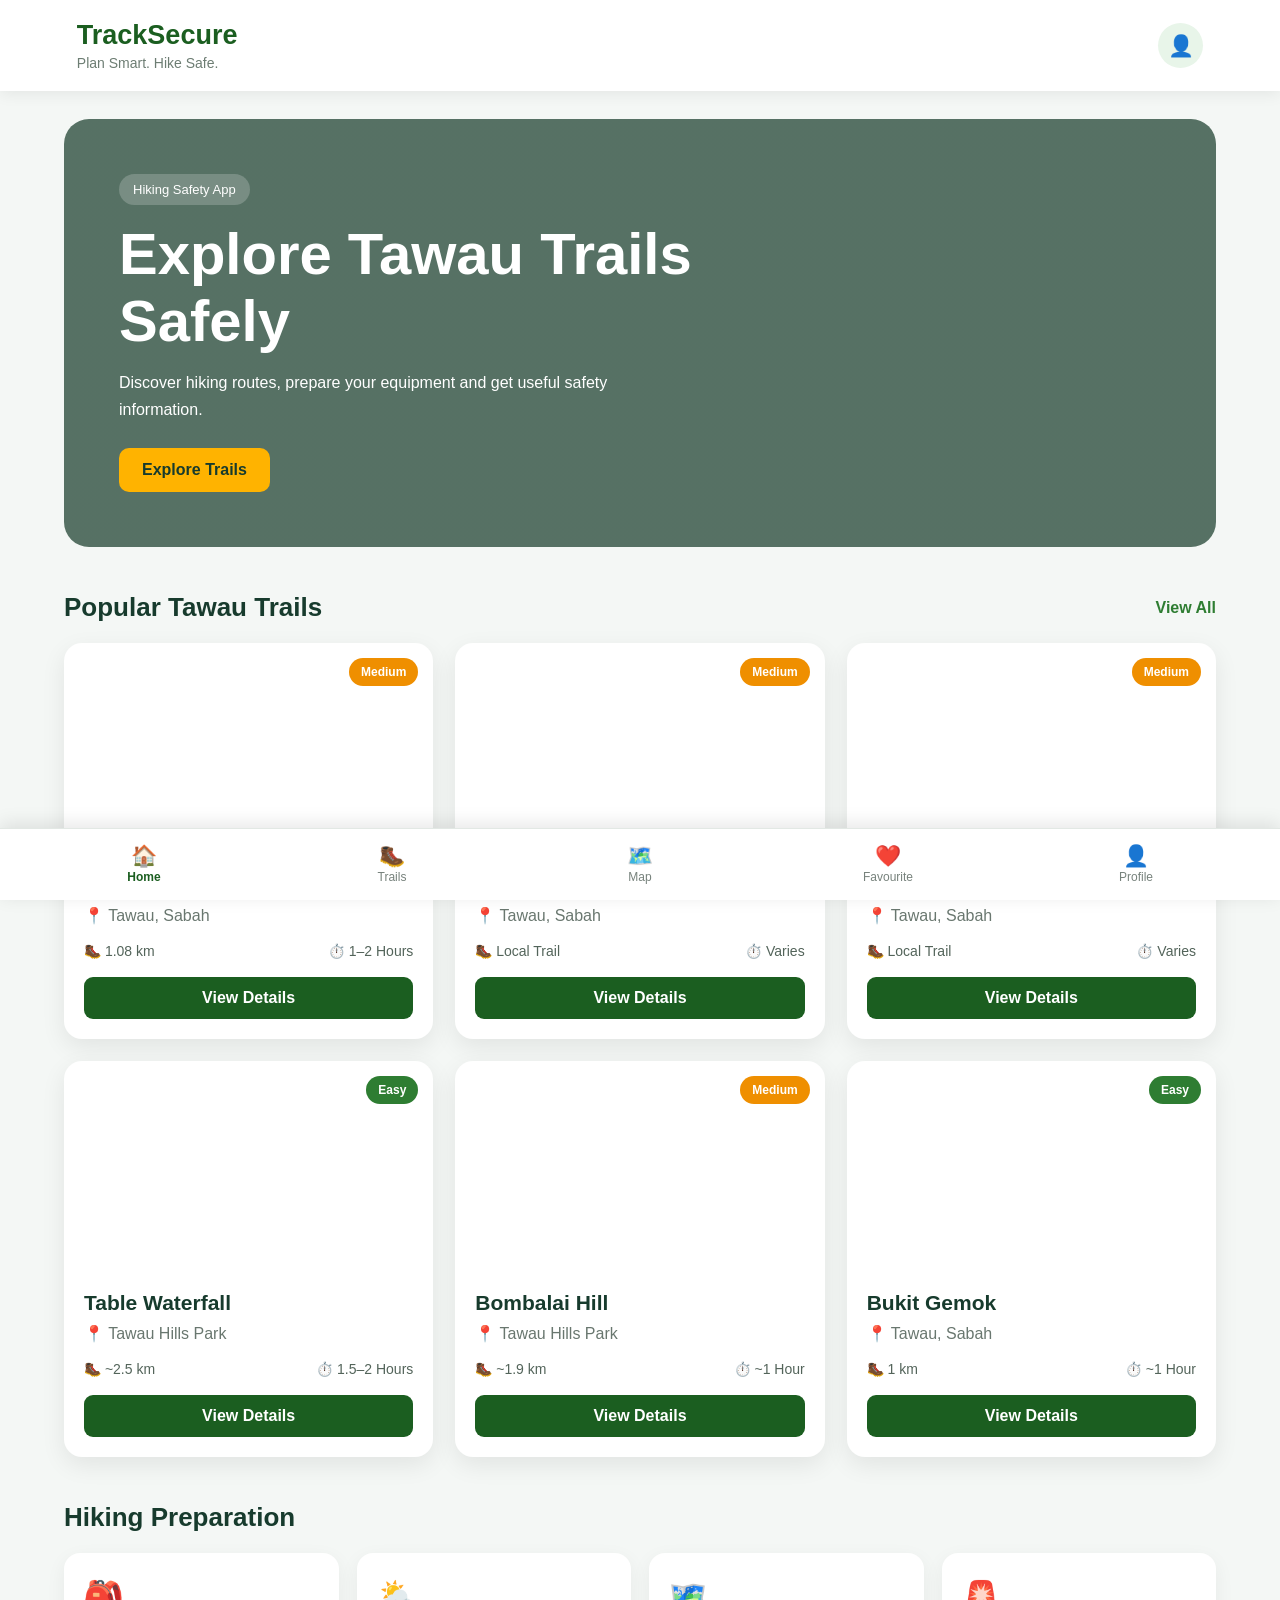
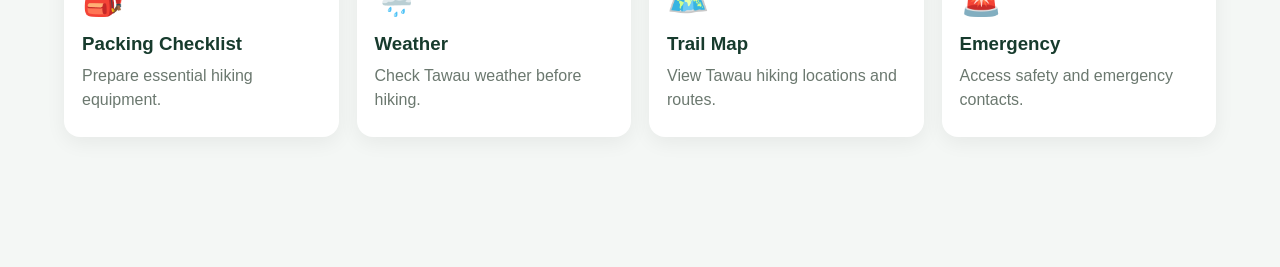
==== index.html @ 896123e4 "Move TrackSecure files to root" ====
<!DOCTYPE html>
<html lang="en">
<head>
    <meta charset="UTF-8">
    <meta name="viewport" content="width=device-width, initial-scale=1.0">
    <title>TrackSecure</title>
    <link rel="stylesheet" href="style.css">
</head>
<body>

<header class="topbar">
    <div>
        <h1>TrackSecure</h1>
        <p>Plan Smart. Hike Safe.</p>
    </div>
    <button class="profile-btn">👤</button>
</header>

<main>
    <section class="hero">
        <div class="hero-content">
            <span class="hero-label">Hiking Safety App</span>
            <h2>Explore Tawau Trails Safely</h2>
            <p>Discover hiking routes, prepare your equipment and get useful safety information.</p>
            <a href="trails.html" class="explore-btn">Explore Trails</a>
        </div>
    </section>

    <section class="section">
        <div class="section-heading">
            <h2>Popular Tawau Trails</h2>
            <button class="view-all-btn">View All</button>
        </div>

        <div class="trail-grid">
            <article class="trail-card">
                <div class="trail-image" style="background-image:url('https://www.mysabah.com/wordpress/wp-content/uploads/2023/12/20231222_27.jpg')">
                    <span class="difficulty medium">Medium</span>
                </div>
                <div class="trail-content">
                    <h3>Bukit Panchang</h3>
                    <p>📍 Tawau, Sabah</p>
                    <div class="trail-info"><span>🥾 1.08 km</span><span>⏱️ 1–2 Hours</span></div>
                    <button class="details-btn" data-trail="bukit-panchang">View Details</button>
                </div>
            </article>

            <article class="trail-card">
                <div class="trail-image" style="background-image:url('https://www.etawau.com/NaturalResources/Forest/MembaluaReserve/MembaluaReserve/Membalua_2014_08P2000.jpg')">
                    <span class="difficulty medium">Medium</span>
                </div>
                <div class="trail-content">
                    <h3>Membalua Jungle Trek</h3>
                    <p>📍 Tawau, Sabah</p>
                    <div class="trail-info"><span>🥾 Local Trail</span><span>⏱️ Varies</span></div>
                    <button class="details-btn" data-trail="bukit-membalua">View Details</button>
                </div>
            </article>

            <article class="trail-card">
                <div class="trail-image" style="background-image:url('https://www.etawau.com/Recreation/CrossCountry/Hill_b.jpg')">
                    <span class="difficulty medium">Medium</span>
                </div>
                <div class="trail-content">
                    <h3>Sin Onn Hill</h3>
                    <p>📍 Tawau, Sabah</p>
                    <div class="trail-info"><span>🥾 Local Trail</span><span>⏱️ Varies</span></div>
                    <button class="details-btn" data-trail="bukit-sin-onn">View Details</button>
                </div>
            </article>

            <article class="trail-card">
                <div class="trail-image" style="background-image:url('https://sabahtravel-assets.s3.amazonaws.com/images/20240126-lmy8f-lk-05693-jpg')">
                    <span class="difficulty easy">Easy</span>
                </div>
                <div class="trail-content">
                    <h3>Table Waterfall</h3>
                    <p>📍 Tawau Hills Park</p>
                    <div class="trail-info"><span>🥾 ~2.5 km</span><span>⏱️ 1.5–2 Hours</span></div>
                    <button class="details-btn" data-trail="table-waterfall">View Details</button>
                </div>
            </article>

            <article class="trail-card">
                <div class="trail-image" style="background-image:url('https://www.gunungbagging.com/wp-content/NEXTGEN/bombalai-hill/IMG_20230707_090142.jpg')">
                    <span class="difficulty medium">Medium</span>
                </div>
                <div class="trail-content">
                    <h3>Bombalai Hill</h3>
                    <p>📍 Tawau Hills Park</p>
                    <div class="trail-info"><span>🥾 ~1.9 km</span><span>⏱️ ~1 Hour</span></div>
                    <button class="details-btn" data-trail="bombalai-hill">View Details</button>
                </div>
            </article>

            <article class="trail-card">
                <div class="trail-image" style="background-image:url('https://sabahnites.com/wp-content/uploads/2022/08/145714720_177562024164280_8840149135487162573_n.jpg')">
                    <span class="difficulty easy">Easy</span>
                </div>
                <div class="trail-content">
                    <h3>Bukit Gemok</h3>
                    <p>📍 Tawau, Sabah</p>
                    <div class="trail-info"><span>🥾 1 km</span><span>⏱️ ~1 Hour</span></div>
                    <button class="details-btn" data-trail="bukit-gemok">View Details</button>
                </div>
            </article>
        </div>
    </section>

    <section class="section">
        <h2>Hiking Preparation</h2>
        <div class="feature-grid">
            <a href="checklist.html" class="feature-card feature-link"><span>🎒</span><h3>Packing Checklist</h3><p>Prepare essential hiking equipment.</p></a>
            <a href="weather.html" class="feature-card feature-link"><span>🌦️</span><h3>Weather</h3><p>Check Tawau weather before hiking.</p></a>
            <a href="map.html" class="feature-card feature-link"><span>🗺️</span><h3>Trail Map</h3><p>View Tawau hiking locations and routes.</p></a>
            <a href="emergency.html" class="feature-card feature-link"><span>🚨</span><h3>Emergency</h3><p>Access safety and emergency contacts.</p></a>
        </div>
    </section>
</main>

<nav class="bottom-nav">
    <a href="index.html" class="nav-item active"><span>🏠</span>Home</a>
    <a href="trails.html" class="nav-item"><span>🥾</span>Trails</a>
    <a href="map.html" class="nav-item"><span>🗺️</span>Map</a>
    <a href="favourites.html" class="nav-item"><span>❤️</span>Favourite</a>
    <a href="profile.html" class="nav-item"><span>👤</span>Profile</a>
</nav>

<script src="trail-data.js"></script>
<script src="app.js"></script>
</body>
</html>
---- style.css ----
* {
    box-sizing: border-box;
    margin: 0;
    padding: 0;
}

body {
    min-height: 100vh;
    padding-bottom: 85px;
    font-family: Arial, sans-serif;
    background: #f4f7f5;
    color: #173b2d;
}

button,
input {
    font: inherit;
}

button {
    cursor: pointer;
}

.topbar {
    display: flex;
    align-items: center;
    justify-content: space-between;
    padding: 20px 6%;
    background: #ffffff;
    box-shadow: 0 3px 15px rgba(0, 0, 0, 0.07);
}

.topbar h1 {
    color: #1b5e20;
    font-size: 27px;
}

.topbar p {
    margin-top: 4px;
    color: #6d7d73;
    font-size: 14px;
}

.profile-btn {
    width: 45px;
    height: 45px;
    border: none;
    border-radius: 50%;
    background: #e8f5e9;
    font-size: 21px;
}

main {
    width: min(1200px, 90%);
    margin: auto;
}

.hero {
    min-height: 390px;
    display: flex;
    align-items: center;
    margin-top: 28px;
    padding: 55px;
    border-radius: 25px;
    color: white;
    background:
        linear-gradient(
            rgba(12, 50, 31, 0.68),
            rgba(12, 50, 31, 0.68)
        ),
        url("https://images.unsplash.com/photo-1551632811-561732d1e306")
        center/cover;
}

.hero-content {
    max-width: 610px;
}

.hero-label {
    display: inline-block;
    margin-bottom: 15px;
    padding: 8px 14px;
    border-radius: 30px;
    background: rgba(255, 255, 255, 0.2);
    font-size: 13px;
}

.hero h2 {
    margin-bottom: 15px;
    font-size: clamp(35px, 6vw, 58px);
}

.hero p {
    max-width: 520px;
    margin-bottom: 25px;
    line-height: 1.7;
}

.explore-btn {
    padding: 13px 23px;
    border: none;
    border-radius: 10px;
    background: #ffb300;
    color: #173b2d;
    font-weight: bold;
}

.search-section {
    margin: 30px 0;
}

.search-section input {
    width: 100%;
    padding: 17px 20px;
    border: 1px solid #d8e1dc;
    border-radius: 14px;
    outline: none;
    background: white;
    font-size: 16px;
}

.search-section input:focus {
    border-color: #2e7d32;
    box-shadow: 0 0 0 3px rgba(46, 125, 50, 0.12);
}

.section {
    margin: 45px 0;
}

.section-heading {
    display: flex;
    align-items: center;
    justify-content: space-between;
    margin-bottom: 20px;
}

.section h2 {
    font-size: 26px;
}

.view-all-btn {
    border: none;
    background: transparent;
    color: #2e7d32;
    font-weight: bold;
}

.trail-grid {
    display: grid;
    grid-template-columns: repeat(3, 1fr);
    gap: 22px;
}

.trail-card {
    overflow: hidden;
    border-radius: 18px;
    background: white;
    box-shadow: 0 8px 25px rgba(0, 0, 0, 0.08);
    transition: 0.25s;
}

.trail-card:hover {
    transform: translateY(-6px);
}

.trail-image {
    height: 210px;
    position: relative;
    background-position: center;
    background-size: cover;
}

.kinabalu {
    background-image:
        url("https://images.unsplash.com/photo-1464822759023-fed622ff2c3b");
}

.sosodikon {
    background-image:
        url("https://images.unsplash.com/photo-1500530855697-b586d89ba3ee");
}

.silam {
    background-image:
        url("https://images.unsplash.com/photo-1500534314209-a25ddb2bd429");
}

.difficulty {
    position: absolute;
    top: 15px;
    right: 15px;
    padding: 7px 12px;
    border-radius: 20px;
    color: white;
    font-size: 12px;
    font-weight: bold;
}

.easy {
    background: #2e7d32;
}

.medium {
    background: #ef8f00;
}

.hard {
    background: #c62828;
}

.trail-content {
    padding: 20px;
}

.trail-content h3 {
    margin-bottom: 9px;
    font-size: 21px;
}

.trail-content p {
    color: #69776f;
}

.trail-info {
    display: flex;
    justify-content: space-between;
    margin: 18px 0;
    color: #53645a;
    font-size: 14px;
}

.details-btn {
    width: 100%;
    padding: 12px;
    border: none;
    border-radius: 9px;
    background: #1b5e20;
    color: white;
    font-weight: bold;
}

/* ================================
   HIKING PREPARATION SECTION
================================ */

.feature-grid {
    display: grid;
    grid-template-columns: repeat(4, 1fr);
    gap: 18px;
    margin-top: 20px;
}

.feature-card {
    display: block;
    padding: 25px 18px;
    border: none;
    border-radius: 16px;
    color: inherit;
    text-align: left;
    text-decoration: none;
    background: white;
    box-shadow: 0 6px 20px rgba(0, 0, 0, 0.06);
    transition: 0.25s;
    cursor: pointer;
}

.feature-card:hover {
    transform: translateY(-5px);
}

.feature-card span {
    display: block;
    margin-bottom: 15px;
    font-size: 34px;
}

.feature-card h3 {
    margin-bottom: 9px;
}

.feature-card p {
    color: #6b786f;
    line-height: 1.5;
}

.feature-link {
    color: inherit;
    text-decoration: none;
}

@media (max-width: 850px) {
    .feature-grid {
        grid-template-columns: repeat(2, 1fr);
    }
}

@media (max-width: 560px) {
    .feature-grid {
        grid-template-columns: 1fr;
    }
}

/* Tablet */
@media (max-width: 900px) {
    .feature-grid {
        grid-template-columns: repeat(2, minmax(0, 1fr));
    }
}

/* Telefon */
@media (max-width: 560px) {
    .feature-grid {
        grid-template-columns: 1fr;
    }

    .feature-card {
        min-height: 160px;
    }
}

/* ================================
   BOTTOM NAVIGATION
================================ */

.bottom-nav {
    position: fixed;
    right: 0;
    bottom: 0;
    left: 0;
    z-index: 1000;

    display: grid;
    grid-template-columns: repeat(5, 1fr);

    width: 100%;
    min-height: 72px;
    padding: 10px 20px;

    background: #ffffff;
    border-top: 1px solid #e2e8e4;
    box-shadow: 0 -4px 18px rgba(0, 0, 0, 0.1);
}

.nav-item {
    display: flex;
    min-width: 0;
    flex-direction: column;
    align-items: center;
    justify-content: center;
    gap: 4px;

    color: #77827c;
    text-align: center;
    text-decoration: none;
    font-size: 12px;
    transition: 0.2s;
}

.nav-item span {
    display: block;
    font-size: 21px;
    line-height: 1;
}

.nav-item:hover {
    color: #2e7d32;
}

.nav-item.active {
    color: #1b5e20;
    font-weight: bold;
}

@media (max-width: 850px) {
    .trail-grid {
        grid-template-columns: repeat(2, 1fr);
    }

    .feature-grid {
        grid-template-columns: repeat(2, 1fr);
    }

    .hero {
        padding: 35px;
    }

    .bottom-nav {
        justify-content: space-around;
        gap: 5px;
    }
}

@media (max-width: 560px) {
    main {
        width: 92%;
    }

    .topbar {
        padding: 16px 4%;
    }

    .hero {
        min-height: 420px;
        padding: 25px;
        border-radius: 18px;
    }

    .trail-grid,
    .feature-grid {
        grid-template-columns: 1fr;
    }

    .trail-image {
        height: 220px;
    }

    .nav-item {
        font-size: 10px;
    }
}.back-btn {
    padding: 10px 16px;
    border-radius: 9px;
    background: #1b5e20;
    color: white;
    text-decoration: none;
    font-weight: bold;
}

.page-header {
    margin-top: 30px;
    padding: 45px;
    border-radius: 22px;
    background:
        linear-gradient(
            135deg,
            #123f2c,
            #2e7d32
        );
    color: white;
}

.page-header h2 {
    margin: 15px 0;
    font-size: clamp(32px, 5vw, 50px);
}

.page-header p {
    max-width: 650px;
    line-height: 1.7;
}

.filter-section {
    display: grid;
    grid-template-columns: 2fr 1fr 1fr;
    gap: 15px;
    margin: 30px 0 15px;
}

.filter-section input,
.filter-section select {
    width: 100%;
    padding: 15px 17px;
    border: 1px solid #d6dfd9;
    border-radius: 12px;
    outline: none;
    background: white;
}

.filter-section input:focus,
.filter-section select:focus {
    border-color: #2e7d32;
}

.result-count {
    margin-bottom: 20px;
    color: #68766d;
    font-weight: bold;
}

.trail-description {
    min-height: 70px;
    margin-top: 15px;
    line-height: 1.6;
}

.kokol {
    background-image:
        url("https://images.unsplash.com/photo-1500534314209-a25ddb2bd429");
}

.bongol {
    background-image:
        url("https://images.unsplash.com/photo-1501785888041-af3ef285b470");
}

.gemok {
    background-image:
        url("https://images.unsplash.com/photo-1448375240586-882707db888b");
}

.empty-state {
    display: none;
    padding: 60px 20px;
    text-align: center;
}

.empty-state span {
    display: block;
    margin-bottom: 15px;
    font-size: 55px;
}

.empty-state h3 {
    margin-bottom: 8px;
    font-size: 24px;
}

.empty-state p {
    color: #6b786f;
}

@media (max-width: 760px) {
    .filter-section {
        grid-template-columns: 1fr;
    }

    .page-header {
        padding: 30px 25px;
    }
}.explore-btn {
    display: inline-block;
    text-decoration: none;
}.details-hero {
    position: relative;
    min-height: 470px;
    margin-top: 28px;
    border-radius: 25px;
    background-position: center;
    background-size: cover;
    overflow: hidden;
}

.details-overlay {
    position: absolute;
    right: 0;
    bottom: 0;
    left: 0;
    padding: 45px;
    color: white;
}

.details-overlay .difficulty {
    position: static;
    display: inline-block;
    margin-bottom: 18px;
}

.details-overlay h2 {
    margin-bottom: 12px;
    font-size: clamp(38px, 7vw, 68px);
}

.details-overlay p {
    font-size: 18px;
}

.trail-stat-grid {
    display: grid;
    grid-template-columns: repeat(4, 1fr);
    gap: 18px;
    margin: 25px 0;
}

.trail-stat-card {
    padding: 22px;
    border-radius: 16px;
    text-align: center;
    background: white;
    box-shadow: 0 7px 22px rgba(0, 0, 0, 0.07);
}

.trail-stat-card span {
    display: block;
    margin-bottom: 12px;
    font-size: 30px;
}

.trail-stat-card p {
    margin-bottom: 7px;
    color: #6b786f;
    font-size: 14px;
}

.trail-stat-card strong {
    color: #173b2d;
    font-size: 18px;
}

.details-layout {
    display: grid;
    grid-template-columns: minmax(0, 2fr) minmax(270px, 1fr);
    gap: 25px;
    align-items: start;
    margin-bottom: 50px;
}

.details-main {
    display: grid;
    gap: 22px;
}

.details-sidebar {
    position: sticky;
    top: 20px;
    display: grid;
    gap: 18px;
}

.information-card {
    padding: 27px;
    border-radius: 18px;
    background: white;
    box-shadow: 0 7px 22px rgba(0, 0, 0, 0.07);
}

.information-card h2 {
    margin-bottom: 18px;
    font-size: 23px;
}

.information-card > p {
    color: #5d6d63;
    line-height: 1.8;
}

.route-information {
    display: grid;
    grid-template-columns: repeat(2, 1fr);
    gap: 15px;
}

.route-information > div {
    display: flex;
    gap: 14px;
    padding: 17px;
    border-radius: 13px;
    background: #f4f8f5;
}

.route-information > div > span {
    font-size: 25px;
}

.route-information strong {
    display: block;
    margin-bottom: 6px;
}

.route-information p {
    color: #67766d;
    line-height: 1.5;
}

.checklist-list {
    display: grid;
    grid-template-columns: repeat(2, 1fr);
    gap: 13px;
}

.checklist-item {
    display: flex;
    align-items: center;
    gap: 12px;
    padding: 15px;
    border-radius: 12px;
    background: #f4f8f5;
    cursor: pointer;
}

.checklist-item input {
    width: 19px;
    height: 19px;
    accent-color: #1b5e20;
}

.checklist-item:has(input:checked) {
    background: #dff2e2;
    text-decoration: line-through;
    color: #68766d;
}

.safety-list {
    display: grid;
    gap: 13px;
}

.safety-tip {
    display: flex;
    align-items: center;
    gap: 14px;
    padding: 15px;
    border-left: 4px solid #2e7d32;
    border-radius: 10px;
    background: #f4f8f5;
}

.safety-tip span {
    display: grid;
    width: 34px;
    height: 34px;
    place-items: center;
    flex-shrink: 0;
    border-radius: 50%;
    background: #1b5e20;
    color: white;
    font-weight: bold;
}

.safety-tip p {
    color: #526258;
    line-height: 1.6;
}

.warning-card {
    border: 1px solid #ffd28a;
    background: #fff8e8;
}

.save-trail-btn,
.route-btn,
.secondary-btn {
    display: block;
    width: 100%;
    padding: 15px;
    border-radius: 11px;
    text-align: center;
    text-decoration: none;
    font-weight: bold;
}

.save-trail-btn {
    border: 2px solid #1b5e20;
    background: white;
    color: #1b5e20;
}

.save-trail-btn.saved {
    background: #1b5e20;
    color: white;
}

.route-btn {
    background: #ffb300;
    color: #173b2d;
}

.secondary-btn {
    background: #e6eee9;
    color: #173b2d;
}

@media (max-width: 850px) {
    .trail-stat-grid {
        grid-template-columns: repeat(2, 1fr);
    }

    .details-layout {
        grid-template-columns: 1fr;
    }

    .details-sidebar {
        position: static;
    }
}

@media (max-width: 560px) {
    .details-hero {
        min-height: 410px;
        border-radius: 18px;
    }

    .details-overlay {
        padding: 25px;
    }

    .trail-stat-grid,
    .route-information,
    .checklist-list {
        grid-template-columns: 1fr;
    }

    .information-card {
        padding: 21px;
    }
}.favourite-header {
    background:
        linear-gradient(
            135deg,
            rgba(88, 24, 42, 0.95),
            rgba(173, 52, 62, 0.92)
        ),
        url("https://images.unsplash.com/photo-1551632811-561732d1e306")
        center/cover;
}

.favourite-summary {
    display: flex;
    align-items: center;
    justify-content: space-between;
    margin: 25px 0;
    padding: 20px 24px;
    border-radius: 16px;
    background: white;
    box-shadow: 0 7px 22px rgba(0, 0, 0, 0.07);
}

.favourite-summary > div {
    display: flex;
    align-items: center;
    gap: 15px;
}

.favourite-summary > div > span {
    font-size: 36px;
}

.favourite-summary p {
    margin-bottom: 4px;
    color: #6b786f;
}

.favourite-summary strong {
    font-size: 25px;
}

.clear-favourites-btn {
    padding: 11px 17px;
    border: 1px solid #c62828;
    border-radius: 9px;
    background: white;
    color: #c62828;
    font-weight: bold;
}

.clear-favourites-btn:hover {
    background: #c62828;
    color: white;
}

.favourite-card-image {
    position: relative;
}

.remove-favourite-icon {
    position: absolute;
    top: 15px;
    left: 15px;
    display: grid;
    width: 42px;
    height: 42px;
    place-items: center;
    border: none;
    border-radius: 50%;
    background: white;
    color: #c62828;
    font-size: 20px;
    box-shadow: 0 5px 15px rgba(0, 0, 0, 0.18);
}

.favourite-card-actions {
    display: grid;
    grid-template-columns: 1fr auto;
    gap: 10px;
}

.details-link-btn,
.remove-favourite-btn {
    padding: 12px;
    border-radius: 9px;
    text-align: center;
    font-weight: bold;
}

.details-link-btn {
    background: #1b5e20;
    color: white;
    text-decoration: none;
}

.remove-favourite-btn {
    border: 1px solid #d8dfda;
    background: white;
    color: #c62828;
}

.empty-favourite-state {
    display: none;
    max-width: 580px;
    margin: 40px auto;
    padding: 65px 25px;
    border-radius: 20px;
    text-align: center;
    background: white;
    box-shadow: 0 7px 22px rgba(0, 0, 0, 0.07);
}

.empty-favourite-state > span {
    display: block;
    margin-bottom: 17px;
    font-size: 65px;
}

.empty-favourite-state h2 {
    margin-bottom: 12px;
    font-size: 28px;
}

.empty-favourite-state p {
    margin-bottom: 25px;
    color: #68766d;
    line-height: 1.7;
}

.explore-empty-btn {
    display: inline-block;
    padding: 14px 21px;
    border-radius: 10px;
    background: #1b5e20;
    color: white;
    text-decoration: none;
    font-weight: bold;
}

@media (max-width: 560px) {
    .favourite-summary {
        align-items: flex-start;
        gap: 15px;
        padding: 18px;
    }

    .clear-favourites-btn {
        padding: 10px 12px;
        font-size: 13px;
    }

    .favourite-card-actions {
        grid-template-columns: 1fr;
    }
}.map-page-header {
    background:
        linear-gradient(
            135deg,
            rgba(14, 55, 39, 0.95),
            rgba(35, 106, 66, 0.9)
        ),
        url("https://images.unsplash.com/photo-1524661135-423995f22d0b")
        center/cover;
}

.map-filter-section {
    display: flex;
    align-items: center;
    justify-content: space-between;
    gap: 20px;
    margin: 25px 0;
    padding: 18px;
    border-radius: 16px;
    background: white;
    box-shadow: 0 7px 22px rgba(0, 0, 0, 0.07);
}

.map-search-box {
    display: flex;
    width: min(500px, 100%);
}

.map-search-box input {
    flex: 1;
    min-width: 0;
    padding: 14px 16px;
    border: 1px solid #d4ded7;
    border-right: none;
    border-radius: 10px 0 0 10px;
    outline: none;
}

.map-search-box input:focus {
    border-color: #2e7d32;
}

.map-search-box button {
    padding: 0 20px;
    border: none;
    border-radius: 0 10px 10px 0;
    background: #1b5e20;
    color: white;
    font-weight: bold;
}

.map-filter-buttons {
    display: flex;
    gap: 8px;
}

.map-filter-btn {
    padding: 10px 15px;
    border: 1px solid #d7e0da;
    border-radius: 20px;
    background: white;
    color: #526158;
    font-weight: bold;
}

.map-filter-btn.active {
    border-color: #1b5e20;
    background: #1b5e20;
    color: white;
}

.map-layout {
    display: grid;
    grid-template-columns: minmax(0, 2fr) 350px;
    min-height: 650px;
    overflow: hidden;
    border-radius: 20px;
    background: white;
    box-shadow: 0 8px 25px rgba(0, 0, 0, 0.09);
}

.map-container {
    min-width: 0;
    min-height: 650px;
}

#hikingMap {
    width: 100%;
    height: 100%;
    min-height: 650px;
}

.map-sidebar {
    display: flex;
    max-height: 650px;
    flex-direction: column;
    border-left: 1px solid #e1e7e3;
}

.map-sidebar-header {
    display: flex;
    align-items: center;
    justify-content: space-between;
    padding: 20px;
    border-bottom: 1px solid #e1e7e3;
}

.map-sidebar-header p {
    margin-bottom: 5px;
    color: #6b786f;
    font-size: 13px;
}

.map-sidebar-header strong {
    font-size: 19px;
}

.reset-map-btn {
    padding: 9px 13px;
    border: 1px solid #1b5e20;
    border-radius: 8px;
    background: white;
    color: #1b5e20;
    font-weight: bold;
}

.map-trail-list {
    display: grid;
    gap: 12px;
    padding: 15px;
    overflow-y: auto;
}

.map-trail-list-card {
    width: 100%;
    padding: 16px;
    border: 1px solid #e1e7e3;
    border-radius: 13px;
    text-align: left;
    background: white;
    transition: 0.2s;
}

.map-trail-list-card:hover {
    border-color: #2e7d32;
    background: #f3f8f4;
    transform: translateY(-2px);
}

.map-card-top {
    display: flex;
    align-items: flex-start;
    justify-content: space-between;
    gap: 10px;
    margin-bottom: 9px;
}

.map-card-top h3 {
    font-size: 17px;
}

.map-trail-list-card > p {
    margin-bottom: 13px;
    color: #68766d;
    font-size: 14px;
}

.map-card-difficulty {
    padding: 5px 8px;
    border-radius: 15px;
    color: white;
    font-size: 10px;
    font-weight: bold;
}

.map-card-difficulty.easy {
    background: #2e7d32;
}

.map-card-difficulty.medium {
    background: #ef8f00;
}

.map-card-difficulty.hard {
    background: #c62828;
}

.map-card-info {
    display: flex;
    justify-content: space-between;
    color: #526158;
    font-size: 13px;
}

.custom-map-marker {
    border: none;
    background: transparent;
}

.marker-pin {
    display: grid;
    width: 42px;
    height: 42px;
    place-items: center;
    border: 3px solid white;
    border-radius: 50% 50% 50% 0;
    color: white;
    box-shadow: 0 4px 12px rgba(0, 0, 0, 0.35);
    transform: rotate(-45deg);
}

.marker-pin span {
    display: block;
    font-size: 18px;
    transform: rotate(45deg);
}

.easy-marker {
    background: #2e7d32;
}

.medium-marker {
    background: #ef8f00;
}

.hard-marker {
    background: #c62828;
}

.trail-map-popup {
    min-width: 210px;
    padding: 4px;
}

.trail-map-popup h3 {
    margin: 10px 0 6px;
    color: #173b2d;
    font-size: 18px;
}

.trail-map-popup > p {
    margin-bottom: 12px;
    color: #637168;
}

.popup-difficulty {
    display: inline-block;
    padding: 5px 9px;
    border-radius: 15px;
    color: white;
    font-size: 10px;
    font-weight: bold;
}

.popup-difficulty.easy {
    background: #2e7d32;
}

.popup-difficulty.medium {
    background: #ef8f00;
}

.popup-difficulty.hard {
    background: #c62828;
}

.popup-trail-info {
    display: flex;
    justify-content: space-between;
    margin-bottom: 13px;
    color: #526158;
    font-size: 12px;
}

.popup-details-btn {
    display: block;
    padding: 9px;
    border-radius: 7px;
    text-align: center;
    text-decoration: none;
    background: #1b5e20;
    color: white;
    font-weight: bold;
}

.map-empty-message {
    padding: 50px 15px;
    text-align: center;
}

.map-empty-message span {
    display: block;
    margin-bottom: 12px;
    font-size: 42px;
}

.map-empty-message h3 {
    margin-bottom: 8px;
}

.map-empty-message p {
    color: #68766d;
}

.map-legend {
    margin: 25px 0 50px;
    padding: 20px;
    border-radius: 15px;
    background: white;
    box-shadow: 0 7px 22px rgba(0, 0, 0, 0.07);
}

.map-legend h3 {
    margin-bottom: 14px;
}

.legend-items {
    display: flex;
    gap: 25px;
}

.legend-items > div {
    display: flex;
    align-items: center;
    gap: 8px;
}

.legend-dot {
    display: inline-block;
    width: 13px;
    height: 13px;
    border-radius: 50%;
}

.easy-dot {
    background: #2e7d32;
}

.medium-dot {
    background: #ef8f00;
}

.hard-dot {
    background: #c62828;
}

@media (max-width: 900px) {
    .map-layout {
        grid-template-columns: 1fr;
    }

    .map-sidebar {
        max-height: 420px;
        border-top: 1px solid #e1e7e3;
        border-left: none;
    }
}

@media (max-width: 700px) {
    .map-filter-section {
        align-items: stretch;
        flex-direction: column;
    }

    .map-filter-buttons {
        flex-wrap: wrap;
    }

    .map-filter-btn {
        flex: 1;
    }

    .map-container,
    #hikingMap {
        min-height: 500px;
    }

    .legend-items {
        align-items: flex-start;
        flex-direction: column;
        gap: 12px;
    }
}.checklist-page-header {
    background:
        linear-gradient(
            135deg,
            rgba(31, 73, 49, 0.95),
            rgba(65, 126, 80, 0.9)
        ),
        url("https://images.unsplash.com/photo-1551632811-561732d1e306")
        center/cover;
}

.checklist-progress-card {
    margin: 25px 0;
    padding: 25px;
    border-radius: 18px;
    background: white;
    box-shadow: 0 7px 22px rgba(0, 0, 0, 0.07);
}

.progress-information {
    display: flex;
    align-items: center;
    justify-content: space-between;
    gap: 20px;
    margin-bottom: 18px;
}

.progress-information p {
    margin-bottom: 6px;
    color: #6b786f;
}

.progress-information strong {
    font-size: 20px;
}

.progress-information > span {
    display: grid;
    width: 70px;
    height: 70px;
    place-items: center;
    border-radius: 50%;
    background: #e8f5e9;
    color: #1b5e20;
    font-size: 21px;
    font-weight: bold;
}

.progress-bar {
    height: 13px;
    overflow: hidden;
    border-radius: 20px;
    background: #e3e9e5;
}

.progress-bar-fill {
    width: 0;
    height: 100%;
    border-radius: 20px;
    background: #2e7d32;
    transition: width 0.3s ease;
}

.progress-message {
    margin-top: 14px;
    color: #627068;
}

.checklist-controls {
    display: flex;
    justify-content: space-between;
    gap: 20px;
    margin-bottom: 22px;
}

.checklist-search {
    width: min(500px, 100%);
}

.checklist-search input {
    width: 100%;
    padding: 14px 17px;
    border: 1px solid #d7dfda;
    border-radius: 11px;
    outline: none;
    background: white;
}

.checklist-search input:focus {
    border-color: #2e7d32;
}

.checklist-control-buttons {
    display: flex;
    gap: 10px;
}

.select-all-btn,
.reset-checklist-btn {
    padding: 12px 17px;
    border-radius: 10px;
    font-weight: bold;
}

.select-all-btn {
    border: none;
    background: #1b5e20;
    color: white;
}

.reset-checklist-btn {
    border: 1px solid #c62828;
    background: white;
    color: #c62828;
}

.checklist-category-container {
    display: grid;
    gap: 22px;
}

.packing-category-card {
    padding: 24px;
    border-radius: 18px;
    background: white;
    box-shadow: 0 7px 22px rgba(0, 0, 0, 0.07);
}

.packing-category-header {
    display: flex;
    align-items: center;
    gap: 15px;
    margin-bottom: 20px;
}

.packing-category-header > span {
    display: grid;
    width: 52px;
    height: 52px;
    place-items: center;
    flex-shrink: 0;
    border-radius: 14px;
    background: #e8f5e9;
    font-size: 25px;
}

.packing-category-header h2 {
    margin-bottom: 5px;
    font-size: 22px;
}

.packing-category-header p {
    color: #6b786f;
}

.packing-items-grid {
    display: grid;
    grid-template-columns: repeat(2, 1fr);
    gap: 13px;
}

.packing-checklist-item {
    position: relative;
    display: flex;
    align-items: center;
    gap: 13px;
    padding: 16px;
    border: 1px solid #e0e7e2;
    border-radius: 13px;
    background: #f8faf9;
    cursor: pointer;
    transition: 0.2s;
}

.packing-checklist-item:hover {
    border-color: #2e7d32;
}

.packing-checklist-item:has(input:checked) {
    border-color: #66a86c;
    background: #e3f3e5;
}

.packing-checklist-item input {
    width: 20px;
    height: 20px;
    flex-shrink: 0;
    accent-color: #1b5e20;
}

.packing-item-icon {
    font-size: 25px;
}

.packing-item-details {
    display: flex;
    flex-direction: column;
    gap: 4px;
}

.packing-item-details strong {
    color: #263d31;
}

.packing-item-details small {
    color: #738078;
}

.packing-checklist-item:has(input:checked)
.packing-item-details strong {
    color: #657269;
    text-decoration: line-through;
}

.delete-custom-item-btn {
    position: absolute;
    top: 8px;
    right: 9px;
    display: grid;
    width: 27px;
    height: 27px;
    place-items: center;
    border: none;
    border-radius: 50%;
    background: #fce8e8;
    color: #c62828;
    font-size: 19px;
}

.checklist-empty-state {
    display: none;
    padding: 55px 20px;
    text-align: center;
}

.checklist-empty-state span {
    display: block;
    margin-bottom: 13px;
    font-size: 50px;
}

.checklist-empty-state h3 {
    margin-bottom: 8px;
}

.checklist-empty-state p {
    color: #6b786f;
}

.custom-item-card {
    display: grid;
    grid-template-columns: 1fr 2fr;
    gap: 25px;
    align-items: center;
    margin: 25px 0;
    padding: 25px;
    border-radius: 18px;
    background: white;
    box-shadow: 0 7px 22px rgba(0, 0, 0, 0.07);
}

.custom-item-card h2 {
    margin-bottom: 8px;
    font-size: 22px;
}

.custom-item-card p {
    color: #6b786f;
    line-height: 1.5;
}

.custom-item-form {
    display: grid;
    grid-template-columns: 2fr 1fr auto;
    gap: 10px;
}

.custom-item-form input,
.custom-item-form select {
    min-width: 0;
    padding: 13px 14px;
    border: 1px solid #d7dfda;
    border-radius: 10px;
    outline: none;
    background: white;
}

.custom-item-form button {
    padding: 13px 18px;
    border: none;
    border-radius: 10px;
    background: #1b5e20;
    color: white;
    font-weight: bold;
}

.packing-reminder {
    display: flex;
    align-items: flex-start;
    gap: 17px;
    margin-bottom: 50px;
    padding: 22px;
    border: 1px solid #f0c96a;
    border-radius: 16px;
    background: #fff8e6;
}

.packing-reminder > span {
    font-size: 30px;
}

.packing-reminder h3 {
    margin-bottom: 7px;
}

.packing-reminder p {
    color: #695f45;
    line-height: 1.6;
}

@media (max-width: 800px) {
    .custom-item-card {
        grid-template-columns: 1fr;
    }

    .custom-item-form {
        grid-template-columns: 1fr;
    }
}

@media (max-width: 650px) {
    .checklist-controls {
        align-items: stretch;
        flex-direction: column;
    }

    .checklist-control-buttons {
        width: 100%;
    }

    .select-all-btn,
    .reset-checklist-btn {
        flex: 1;
    }

    .packing-items-grid {
        grid-template-columns: 1fr;
    }

    .progress-information > span {
        width: 60px;
        height: 60px;
        font-size: 18px;
    }
}.feature-link {
    display: block;
    color: inherit;
    text-decoration: none;
}/* ================================
   WEATHER PAGE
================================ */

.weather-page-header {
    background:
        linear-gradient(
            135deg,
            rgba(19, 73, 94, 0.94),
            rgba(54, 131, 155, 0.88)
        ),
        url("https://images.unsplash.com/photo-1500530855697-b586d89ba3ee")
        center/cover;
}

.weather-controls {
    display: flex;
    gap: 12px;
    margin: 25px 0;
    padding: 18px;
    border-radius: 16px;
    background: white;
    box-shadow: 0 7px 22px rgba(0, 0, 0, 0.07);
}

.weather-controls select {
    flex: 1;
    padding: 14px 16px;
    border: 1px solid #d5ded8;
    border-radius: 10px;
    outline: none;
    background: white;
}

.weather-controls button {
    padding: 14px 22px;
    border: none;
    border-radius: 10px;
    background: #1b5e20;
    color: white;
    font-weight: bold;
}

.weather-main-card {
    display: grid;
    grid-template-columns: 1fr 2fr;
    gap: 25px;
    align-items: center;
    padding: 30px;
    border-radius: 20px;
    background:
        linear-gradient(
            135deg,
            #dcedff,
            #f3f9ff
        );
    box-shadow: 0 8px 25px rgba(0, 0, 0, 0.08);
}

.weather-current {
    display: flex;
    align-items: center;
    gap: 22px;
}

.weather-icon {
    font-size: 75px;
}

.weather-current p {
    margin-bottom: 8px;
    color: #5e7078;
}

.weather-current h2 {
    margin-bottom: 7px;
    font-size: 48px;
}

.weather-current strong {
    font-size: 18px;
}

.weather-details-grid {
    display: grid;
    grid-template-columns: repeat(4, 1fr);
    gap: 13px;
}

.weather-details-grid > div {
    padding: 18px;
    border-radius: 14px;
    text-align: center;
    background: rgba(255, 255, 255, 0.75);
}

.weather-details-grid span {
    display: block;
    margin-bottom: 9px;
    font-size: 27px;
}

.weather-details-grid p {
    margin-bottom: 7px;
    color: #64727a;
    font-size: 13px;
}

.hiking-condition-card {
    display: flex;
    align-items: center;
    gap: 20px;
    margin: 25px 0;
    padding: 24px;
    border-radius: 17px;
}

.condition-status-icon {
    display: grid;
    width: 58px;
    height: 58px;
    place-items: center;
    flex-shrink: 0;
    border-radius: 50%;
    color: white;
    font-size: 28px;
    font-weight: bold;
}

.hiking-condition-card > div:last-child > p:first-child {
    margin-bottom: 5px;
    font-size: 13px;
    font-weight: bold;
}

.hiking-condition-card h2 {
    margin-bottom: 7px;
    font-size: 24px;
}

.hiking-condition-card p {
    line-height: 1.6;
}

.good-condition {
    border: 1px solid #8fc995;
    background: #e8f5e9;
}

.good-condition .condition-status-icon {
    background: #2e7d32;
}

.warning-condition {
    border: 1px solid #f3c36a;
    background: #fff6df;
}

.warning-condition .condition-status-icon {
    background: #ef8f00;
}

.danger-condition {
    border: 1px solid #e29b9b;
    background: #fdeaea;
}

.danger-condition .condition-status-icon {
    background: #c62828;
}

.weather-section {
    margin: 35px 0;
}

.weather-section > h2 {
    margin-bottom: 18px;
}

.forecast-grid {
    display: grid;
    grid-template-columns: repeat(4, 1fr);
    gap: 16px;
}

.forecast-card {
    padding: 23px;
    border-radius: 16px;
    text-align: center;
    background: white;
    box-shadow: 0 7px 22px rgba(0, 0, 0, 0.07);
}

.forecast-card h3 {
    margin-bottom: 15px;
}

.forecast-card span {
    display: block;
    margin-bottom: 13px;
    font-size: 42px;
}

.forecast-card strong {
    display: block;
    margin-bottom: 7px;
    font-size: 22px;
}

.forecast-card p {
    color: #69776f;
}

.weather-tip-grid {
    display: grid;
    grid-template-columns: repeat(4, 1fr);
    gap: 16px;
}

.weather-tip-card {
    padding: 22px;
    border-radius: 16px;
    background: white;
    box-shadow: 0 7px 22px rgba(0, 0, 0, 0.07);
}

.weather-tip-card span {
    display: block;
    margin-bottom: 14px;
    font-size: 34px;
}

.weather-tip-card h3 {
    margin-bottom: 9px;
}

.weather-tip-card p {
    color: #68766d;
    line-height: 1.6;
}

@media (max-width: 900px) {
    .weather-main-card {
        grid-template-columns: 1fr;
    }

    .weather-details-grid {
        grid-template-columns: repeat(2, 1fr);
    }

    .forecast-grid,
    .weather-tip-grid {
        grid-template-columns: repeat(2, 1fr);
    }
}

@media (max-width: 560px) {
    .weather-controls {
        flex-direction: column;
    }

    .weather-current {
        align-items: flex-start;
        flex-direction: column;
    }

    .weather-details-grid,
    .forecast-grid,
    .weather-tip-grid {
        grid-template-columns: 1fr;
    }

    .weather-current h2 {
        font-size: 40px;
    }
}/* ================================
   EMERGENCY PAGE
================================ */

.emergency-page-header {
    background:
        linear-gradient(
            135deg,
            rgba(106, 22, 22, 0.95),
            rgba(190, 48, 48, 0.88)
        ),
        url("https://images.unsplash.com/photo-1551632811-561732d1e306")
        center/cover;
}

.emergency-warning-banner {
    display: flex;
    align-items: flex-start;
    gap: 16px;
    margin: 25px 0;
    padding: 20px;
    border: 1px solid #f0c36a;
    border-radius: 15px;
    background: #fff8e5;
}

.emergency-warning-banner > span {
    font-size: 30px;
}

.emergency-warning-banner h3 {
    margin-bottom: 6px;
}

.emergency-warning-banner p {
    color: #6b6045;
    line-height: 1.6;
}

.sos-main-card {
    display: flex;
    align-items: center;
    justify-content: space-between;
    gap: 25px;
    padding: 30px;
    border-radius: 20px;
    background:
        linear-gradient(
            135deg,
            #a71919,
            #d83d3d
        );
    color: white;
    box-shadow: 0 10px 28px rgba(150, 25, 25, 0.2);
}

.sos-main-content {
    display: flex;
    align-items: center;
    gap: 22px;
}

.sos-icon {
    display: grid;
    width: 80px;
    height: 80px;
    place-items: center;
    flex-shrink: 0;
    border-radius: 50%;
    background: rgba(255, 255, 255, 0.17);
    font-size: 42px;
}

.sos-main-content p:first-child {
    margin-bottom: 5px;
    font-size: 13px;
    font-weight: bold;
    text-transform: uppercase;
}

.sos-main-content h2 {
    margin-bottom: 9px;
    font-size: 30px;
}

.sos-main-content p:last-child {
    max-width: 600px;
    line-height: 1.6;
}

.sos-call-btn {
    flex-shrink: 0;
    padding: 15px 25px;
    border-radius: 11px;
    background: white;
    color: #b71c1c;
    text-decoration: none;
    font-weight: bold;
}

.emergency-section {
    margin: 35px 0;
}

.emergency-section > h2 {
    margin-bottom: 18px;
}

.refresh-location-btn {
    padding: 10px 15px;
    border: 1px solid #1b5e20;
    border-radius: 9px;
    background: white;
    color: #1b5e20;
    font-weight: bold;
}

.location-card {
    padding: 25px;
    border-radius: 18px;
    background: white;
    box-shadow: 0 7px 22px rgba(0, 0, 0, 0.07);
}

.location-status {
    display: flex;
    align-items: center;
    gap: 15px;
    margin-bottom: 22px;
}

.location-status > span {
    display: grid;
    width: 52px;
    height: 52px;
    place-items: center;
    border-radius: 14px;
    background: #e8f5e9;
    font-size: 27px;
}

.location-status p {
    margin-bottom: 5px;
    color: #6b786f;
}

.coordinate-grid {
    display: grid;
    grid-template-columns: repeat(3, 1fr);
    gap: 14px;
}

.coordinate-grid > div {
    padding: 17px;
    border-radius: 13px;
    background: #f4f8f5;
}

.coordinate-grid p {
    margin-bottom: 7px;
    color: #6b786f;
    font-size: 13px;
}

.coordinate-grid strong {
    word-break: break-word;
}

.location-error {
    margin-top: 14px;
    color: #c62828;
    line-height: 1.6;
}

.location-actions {
    display: flex;
    flex-wrap: wrap;
    gap: 10px;
    margin-top: 20px;
}

.primary-location-btn,
.secondary-location-btn {
    display: inline-block;
    padding: 12px 17px;
    border-radius: 9px;
    text-decoration: none;
    font-weight: bold;
}

.primary-location-btn {
    border: none;
    background: #1b5e20;
    color: white;
}

.secondary-location-btn {
    border: 1px solid #d5ded8;
    background: white;
    color: #173b2d;
}

.secondary-location-btn:disabled {
    cursor: not-allowed;
    opacity: 0.5;
}

.disabled-link {
    pointer-events: none;
    opacity: 0.5;
}

.emergency-contact-grid {
    display: grid;
    grid-template-columns: repeat(4, 1fr);
    gap: 17px;
}

.emergency-contact-card {
    padding: 23px;
    border-radius: 17px;
    background: white;
    box-shadow: 0 7px 22px rgba(0, 0, 0, 0.07);
}

.emergency-contact-card > span {
    display: block;
    margin-bottom: 15px;
    font-size: 37px;
}

.emergency-contact-card h3 {
    margin-bottom: 9px;
}

.emergency-contact-card p {
    min-height: 65px;
    margin-bottom: 17px;
    color: #68766d;
    line-height: 1.6;
}

.emergency-contact-card a {
    display: block;
    padding: 11px;
    border-radius: 8px;
    text-align: center;
    background: #b71c1c;
    color: white;
    text-decoration: none;
    font-weight: bold;
}

.personal-contact-card {
    display: grid;
    grid-template-columns: 1.3fr 1fr;
    gap: 25px;
    padding: 25px;
    border-radius: 18px;
    background: white;
    box-shadow: 0 7px 22px rgba(0, 0, 0, 0.07);
}

#emergencyContactForm {
    display: grid;
    gap: 15px;
}

.emergency-form-group {
    display: grid;
    gap: 7px;
}

.emergency-form-group label {
    font-weight: bold;
}

.emergency-form-group input {
    width: 100%;
    padding: 13px 15px;
    border: 1px solid #d6dfd9;
    border-radius: 10px;
    outline: none;
}

.emergency-form-group input:focus {
    border-color: #2e7d32;
}

#emergencyContactForm button {
    padding: 13px;
    border: none;
    border-radius: 10px;
    background: #1b5e20;
    color: white;
    font-weight: bold;
}

.saved-emergency-contact {
    display: flex;
    align-items: center;
}

.no-emergency-contact,
.saved-contact-information {
    width: 100%;
    padding: 20px;
    border-radius: 14px;
    background: #f4f8f5;
}

.no-emergency-contact {
    display: flex;
    align-items: center;
    gap: 14px;
}

.no-emergency-contact > span {
    font-size: 32px;
}

.no-emergency-contact strong {
    display: block;
    margin-bottom: 5px;
}

.no-emergency-contact p {
    color: #6b786f;
    line-height: 1.5;
}

.saved-contact-information {
    display: flex;
    align-items: center;
    justify-content: space-between;
    gap: 15px;
}

.saved-contact-information > div {
    display: flex;
    align-items: center;
    gap: 14px;
}

.saved-contact-information > div > span {
    font-size: 32px;
}

.saved-contact-information p {
    margin-bottom: 4px;
    color: #6b786f;
    font-size: 13px;
}

.saved-contact-information strong,
.saved-contact-information small {
    display: block;
}

.saved-contact-information small {
    margin-top: 4px;
    color: #68766d;
}

.saved-contact-information button {
    padding: 9px 13px;
    border: 1px solid #c62828;
    border-radius: 8px;
    background: white;
    color: #c62828;
    font-weight: bold;
}

.emergency-message-card {
    padding: 25px;
    border-radius: 18px;
    background: white;
    box-shadow: 0 7px 22px rgba(0, 0, 0, 0.07);
}

.emergency-message-card textarea {
    width: 100%;
    padding: 15px;
    border: 1px solid #d6dfd9;
    border-radius: 11px;
    outline: none;
    resize: vertical;
    font: inherit;
    line-height: 1.6;
}

.emergency-message-card textarea:focus {
    border-color: #2e7d32;
}

.emergency-message-actions {
    display: flex;
    flex-wrap: wrap;
    gap: 10px;
    margin-top: 15px;
}

.emergency-message-actions button,
.whatsapp-emergency-btn {
    display: inline-block;
    padding: 12px 16px;
    border-radius: 9px;
    font-weight: bold;
}

.emergency-message-actions button {
    border: 1px solid #d5ded8;
    background: white;
    color: #173b2d;
}

.whatsapp-emergency-btn {
    background: #178c46;
    color: white;
    text-decoration: none;
}

.emergency-safety-tips {
    margin: 35px 0 55px;
}

.emergency-safety-tips > h2 {
    margin-bottom: 18px;
}

.emergency-tip-grid {
    display: grid;
    grid-template-columns: repeat(2, 1fr);
    gap: 15px;
}

.emergency-tip-grid article {
    display: flex;
    align-items: flex-start;
    gap: 14px;
    padding: 20px;
    border-radius: 15px;
    background: white;
    box-shadow: 0 7px 22px rgba(0, 0, 0, 0.06);
}

.emergency-tip-grid article > span {
    display: grid;
    width: 38px;
    height: 38px;
    place-items: center;
    flex-shrink: 0;
    border-radius: 50%;
    background: #b71c1c;
    color: white;
    font-weight: bold;
}

.emergency-tip-grid h3 {
    margin-bottom: 6px;
}

.emergency-tip-grid p {
    color: #68766d;
    line-height: 1.6;
}

@media (max-width: 900px) {
    .emergency-contact-grid {
        grid-template-columns: repeat(2, 1fr);
    }

    .personal-contact-card {
        grid-template-columns: 1fr;
    }
}

@media (max-width: 650px) {
    .sos-main-card,
    .sos-main-content {
        align-items: flex-start;
        flex-direction: column;
    }

    .sos-call-btn {
        width: 100%;
        text-align: center;
    }

    .coordinate-grid,
    .emergency-contact-grid,
    .emergency-tip-grid {
        grid-template-columns: 1fr;
    }

    .location-actions,
    .emergency-message-actions {
        flex-direction: column;
    }

    .location-actions > *,
    .emergency-message-actions > * {
        width: 100%;
        text-align: center;
    }
}/* ======================================
   EMERGENCY LIVE MAP
====================================== */

.emergency-map-wrapper{
    position:relative;
    margin-top:20px;
    border-radius:16px;
    overflow:hidden;
    box-shadow:0 6px 20px rgba(0,0,0,.12);
}

#emergencyMap{
    width:100%;
    height:420px;
}

.map-accuracy-info{
    position:absolute;
    bottom:15px;
    right:15px;
    z-index:999;

    display:flex;
    align-items:center;
    gap:10px;

    background:rgba(255,255,255,.95);
    padding:10px 14px;
    border-radius:12px;
    box-shadow:0 4px 12px rgba(0,0,0,.15);
}

.map-accuracy-info span{
    font-size:22px;
}

.map-accuracy-info p{
    margin:0;
    font-size:12px;
    color:#666;
}

.map-accuracy-info strong{
    display:block;
    font-size:13px;
}

.stop-tracking-btn{
    padding:12px 18px;
    border:none;
    border-radius:8px;
    background:#c62828;
    color:#fff;
    cursor:pointer;
    font-weight:600;
}

.stop-tracking-btn:hover{
    background:#b71c1c;
}

.stop-tracking-btn:disabled{
    opacity:.5;
    cursor:not-allowed;
}

@media(max-width:768px){

    #emergencyMap{
        height:320px;
    }

    .map-accuracy-info{
        left:10px;
        right:10px;
        bottom:10px;
    }

}/* ======================================
   PROFILE PAGE
====================================== */

.profile-page-header {
    background:
        linear-gradient(
            rgba(18, 77, 47, 0.82),
            rgba(18, 77, 47, 0.82)
        ),
        url("https://images.unsplash.com/photo-1500530855697-b586d89ba3ee")
        center / cover;
}

.profile-section {
    max-width: 1100px;
    margin: 0 auto;
    padding: 24px 20px;
}

.profile-section h2 {
    margin-bottom: 16px;
    color: #173d2a;
}

.profile-card,
.profile-emergency-card,
.profile-settings-card,
.profile-danger-card {
    background: #ffffff;
    border-radius: 16px;
    padding: 24px;
    box-shadow: 0 6px 20px rgba(0, 0, 0, 0.08);
}

.profile-card {
    max-width: 700px;
}

.profile-avatar {
    width: 90px;
    height: 90px;
    margin: 0 auto 20px;
    border-radius: 50%;
    background: #e8f5ec;
    display: flex;
    justify-content: center;
    align-items: center;
    font-size: 42px;
}

.profile-form-group {
    display: flex;
    flex-direction: column;
    gap: 7px;
    margin-bottom: 18px;
}

.profile-form-group label {
    font-weight: 600;
    color: #263c31;
}

.profile-form-group input,
.profile-form-group select {
    width: 100%;
    padding: 13px 14px;
    border: 1px solid #cfd8d2;
    border-radius: 10px;
    font: inherit;
    background: #ffffff;
}

.profile-form-group input:focus,
.profile-form-group select:focus {
    outline: none;
    border-color: #2e7d4f;
    box-shadow: 0 0 0 3px rgba(46, 125, 79, 0.12);
}

.profile-save-btn {
    width: 100%;
    padding: 13px;
    border: none;
    border-radius: 10px;
    background: #1f6b43;
    color: #ffffff;
    font-weight: 700;
    cursor: pointer;
}

.profile-save-btn:hover {
    background: #185637;
}

.profile-save-message {
    min-height: 24px;
    margin-top: 14px;
    color: #1f6b43;
    font-weight: 600;
}

.profile-save-message.error {
    color: #c62828;
}

/* PROFILE STATISTICS */

.profile-stat-grid {
    display: grid;
    grid-template-columns: repeat(3, 1fr);
    gap: 18px;
}

.profile-stat-card {
    background: #ffffff;
    border-radius: 16px;
    padding: 24px;
    text-align: center;
    box-shadow: 0 6px 20px rgba(0, 0, 0, 0.08);
}

.profile-stat-card span {
    display: block;
    margin-bottom: 10px;
    font-size: 34px;
}

.profile-stat-card strong {
    display: block;
    margin-bottom: 6px;
    color: #1f6b43;
    font-size: 30px;
}

.profile-stat-card p {
    margin: 0;
    color: #607168;
}

/* EMERGENCY CONTACT */

.profile-emergency-card {
    display: flex;
    justify-content: space-between;
    align-items: center;
    gap: 20px;
}

.profile-no-contact,
.profile-contact-info {
    display: flex;
    align-items: center;
    gap: 14px;
}

.profile-no-contact > span,
.profile-contact-info > span {
    font-size: 32px;
}

.profile-no-contact p,
.profile-contact-info p {
    margin: 4px 0 0;
    color: #6b776f;
}

.profile-contact-info small {
    display: block;
    margin-top: 4px;
    color: #58675f;
}

.profile-link-btn {
    display: inline-flex;
    align-items: center;
    justify-content: center;
    padding: 12px 16px;
    border-radius: 10px;
    background: #1f6b43;
    color: #ffffff;
    text-decoration: none;
    font-weight: 700;
    white-space: nowrap;
}

/* SETTINGS */

.profile-settings-card {
    padding: 0 24px;
}

.profile-setting-row {
    display: flex;
    justify-content: space-between;
    align-items: center;
    gap: 20px;
    padding: 22px 0;
    border-bottom: 1px solid #e5ebe7;
}

.profile-setting-row:last-child {
    border-bottom: none;
}

.profile-setting-row p {
    margin: 5px 0 0;
    color: #6b776f;
}

.permission-allowed,
.permission-available {
    color: #1f7a46;
    font-weight: 700;
}

.permission-denied {
    color: #c62828;
    font-weight: 700;
}

.permission-prompt {
    color: #c17a00;
    font-weight: 700;
}

/* SWITCH */

.profile-switch {
    position: relative;
    width: 52px;
    height: 28px;
    flex-shrink: 0;
}

.profile-switch input {
    width: 0;
    height: 0;
    opacity: 0;
}

.profile-slider {
    position: absolute;
    inset: 0;
    border-radius: 30px;
    background: #b9c2bc;
    cursor: pointer;
    transition: 0.25s;
}

.profile-slider::before {
    content: "";
    position: absolute;
    width: 22px;
    height: 22px;
    top: 3px;
    left: 3px;
    border-radius: 50%;
    background: #ffffff;
    transition: 0.25s;
}

.profile-switch input:checked + .profile-slider {
    background: #1f6b43;
}

.profile-switch input:checked + .profile-slider::before {
    transform: translateX(24px);
}

/* RESET DATA */

.profile-danger-card {
    display: flex;
    justify-content: space-between;
    align-items: center;
    gap: 20px;
    border: 1px solid #f0cccc;
}

.profile-danger-card p {
    margin: 6px 0 0;
    color: #6d7370;
}

.profile-reset-btn {
    padding: 12px 16px;
    border: none;
    border-radius: 10px;
    background: #c62828;
    color: #ffffff;
    font-weight: 700;
    cursor: pointer;
    white-space: nowrap;
}

.profile-reset-btn:hover {
    background: #a91d1d;
}

/* RESPONSIVE */

@media (max-width: 768px) {
    .profile-stat-grid {
        grid-template-columns: 1fr;
    }

    .profile-emergency-card,
    .profile-danger-card,
    .profile-setting-row {
        align-items: flex-start;
        flex-direction: column;
    }

    .profile-link-btn,
    .profile-reset-btn {
        width: 100%;
    }

    .profile-settings-card {
        padding: 0 18px;
    }
}
/* ================================
   HIKING ROUTE PAGE
================================ */
.route-page-hero {
    margin: 20px;
    padding: 32px 24px;
    border-radius: 22px;
    background: linear-gradient(135deg, #0f5d2a, #1d7a37);
    color: white;
}
.route-page-hero h2 { margin: 8px 0; }
.route-page-hero p { margin: 0; opacity: .9; }
.route-page-grid {
    display: grid;
    grid-template-columns: 1.5fr 1fr;
    gap: 20px;
    margin: 20px;
}
.route-steps { display: grid; gap: 12px; }
.route-step {
    display: flex;
    gap: 14px;
    align-items: flex-start;
    padding: 14px;
    border-radius: 14px;
    background: #f3f7f4;
}
.route-step span {
    min-width: 30px;
    height: 30px;
    border-radius: 50%;
    display: grid;
    place-items: center;
    background: #176b2a;
    color: white;
    font-weight: 700;
}
.route-step p { margin: 3px 0 0; }
.route-notice { margin: 20px; }
.small-note { font-size: .9rem; opacity: .75; }

@media (max-width: 760px) {
    .route-page-grid { grid-template-columns: 1fr; }
    .route-page-hero { margin: 14px; }
    .route-page-grid, .route-notice { margin: 14px; }
}
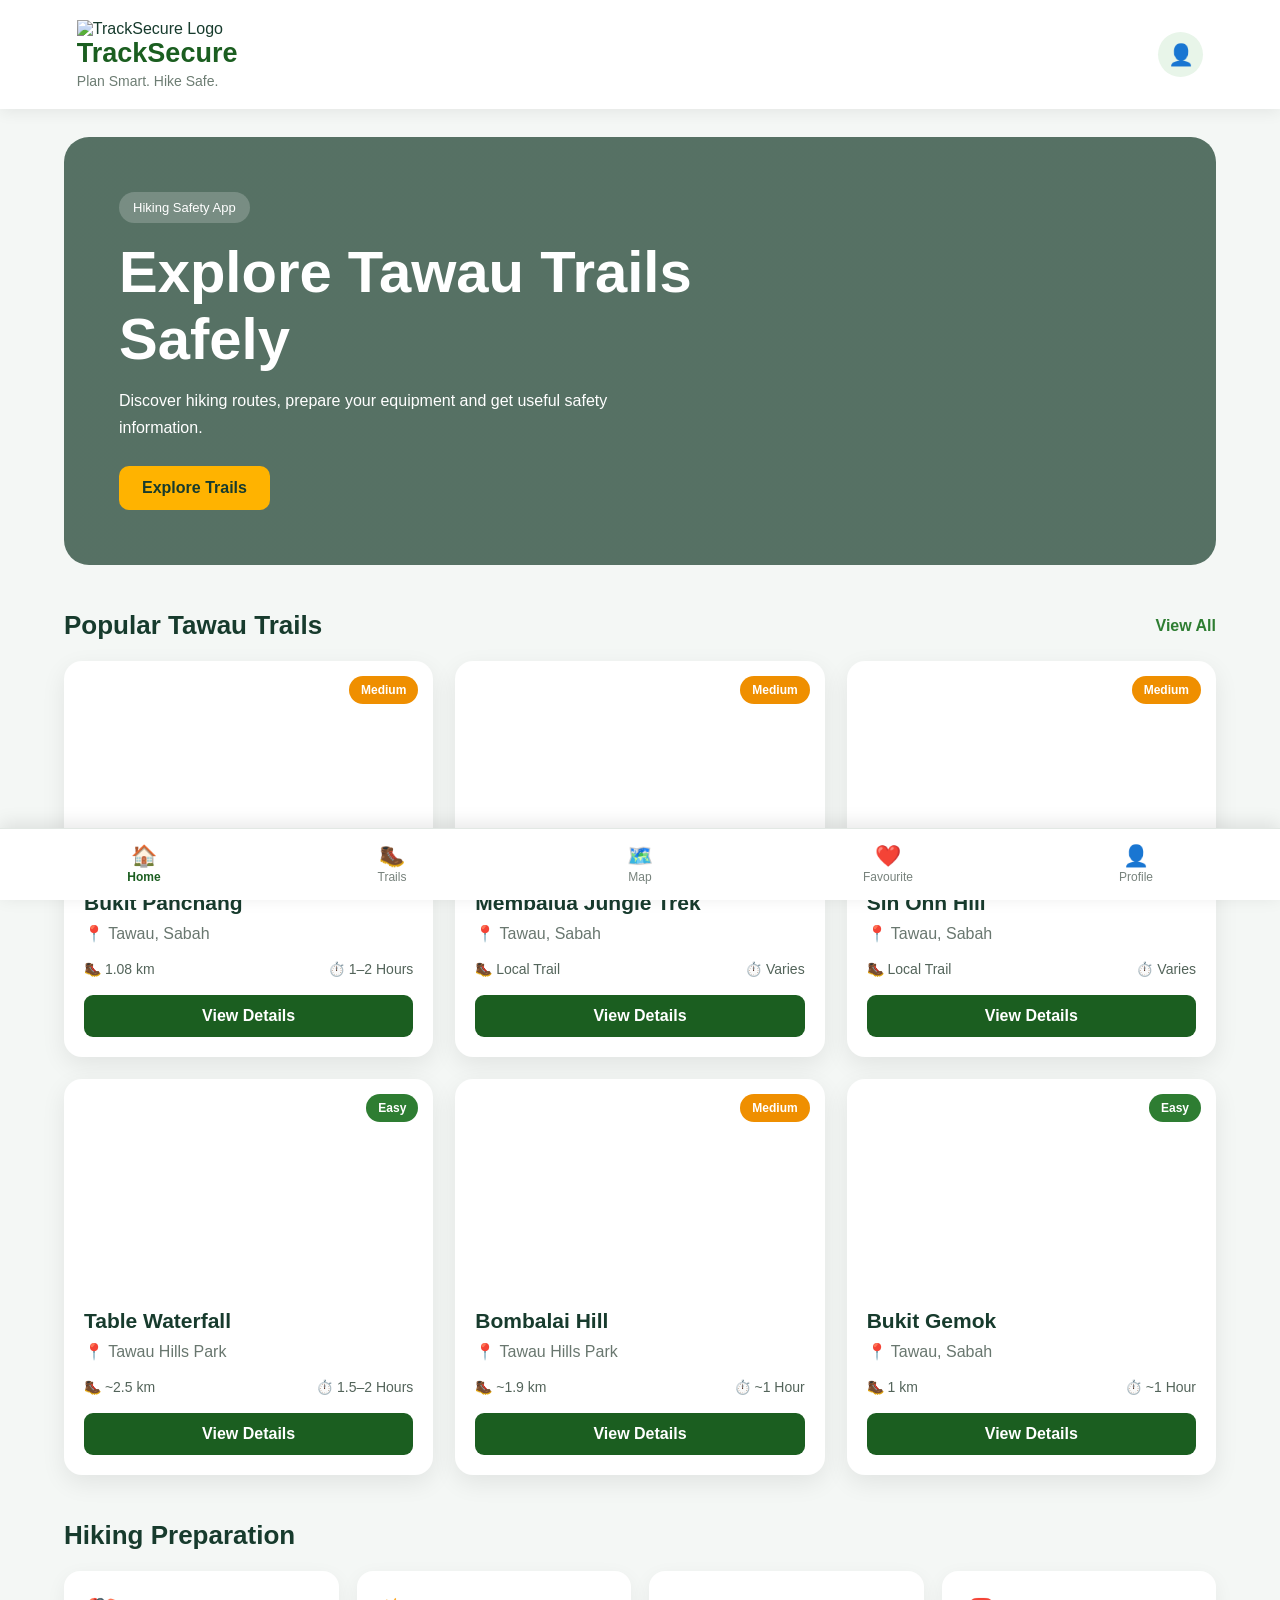
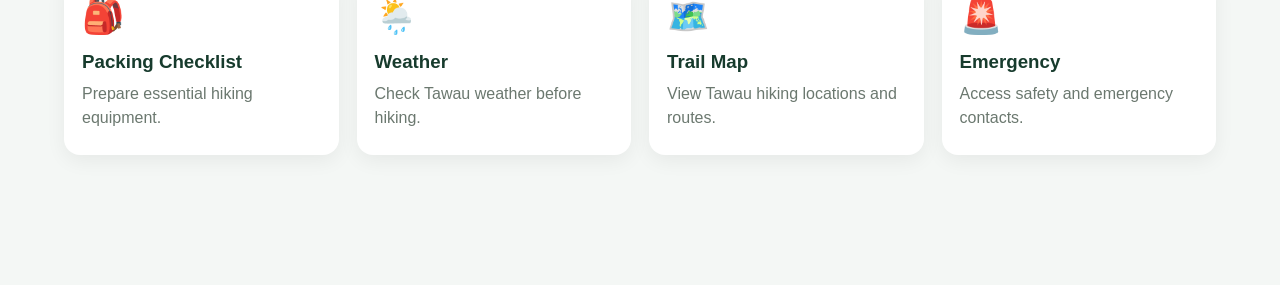
==== commit 15d539cb: "Update website content" ====
--- a/index.html
+++ b/index.html
@@ -9,11 +9,18 @@
 <body>
 
 <header class="topbar">
-    <div>
-        <h1>TrackSecure</h1>
-        <p>Plan Smart. Hike Safe.</p>
+    <div class="brand">
+        <img src="images/tracksecure-logo.png" alt="TrackSecure Logo" class="brand-logo">
+
+        <div class="brand-text">
+            <h1>TrackSecure</h1>
+            <p>Plan Smart. Hike Safe.</p>
+        </div>
     </div>
-    <button class="profile-btn">👤</button>
+
+    <button class="profile-btn" onclick="location.href='profile.html'">
+        👤
+    </button>
 </header>
 
 <main>
--- a/style.css
+++ b/style.css
@@ -1,3 +1,7 @@
+/* =========================================================
+   TRACKSECURE - COMPLETE STYLE.CSS
+   ========================================================= */
+
 * {
     box-sizing: border-box;
     margin: 0;
@@ -20,6 +24,10 @@
 button {
     cursor: pointer;
 }
+
+/* =========================================================
+   TOP BAR
+   ========================================================= */
 
 .topbar {
     display: flex;
@@ -50,10 +58,18 @@
     font-size: 21px;
 }
 
+/* =========================================================
+   MAIN
+   ========================================================= */
+
 main {
     width: min(1200px, 90%);
     margin: auto;
 }
+
+/* =========================================================
+   HERO
+   ========================================================= */
 
 .hero {
     min-height: 390px;
@@ -63,6 +79,7 @@
     padding: 55px;
     border-radius: 25px;
     color: white;
+
     background:
         linear-gradient(
             rgba(12, 50, 31, 0.68),
@@ -105,6 +122,15 @@
     font-weight: bold;
 }
 
+.explore-btn {
+    display: inline-block;
+    text-decoration: none;
+}
+
+/* =========================================================
+   SEARCH
+   ========================================================= */
+
 .search-section {
     margin: 30px 0;
 }
@@ -124,6 +150,10 @@
     box-shadow: 0 0 0 3px rgba(46, 125, 50, 0.12);
 }
 
+/* =========================================================
+   GENERAL SECTION
+   ========================================================= */
+
 .section {
     margin: 45px 0;
 }
@@ -145,6 +175,10 @@
     color: #2e7d32;
     font-weight: bold;
 }
+
+/* =========================================================
+   TRAIL GRID
+   ========================================================= */
 
 .trail-grid {
     display: grid;
@@ -185,6 +219,25 @@
     background-image:
         url("https://images.unsplash.com/photo-1500534314209-a25ddb2bd429");
 }
+
+.kokol {
+    background-image:
+        url("https://images.unsplash.com/photo-1500534314209-a25ddb2bd429");
+}
+
+.bongol {
+    background-image:
+        url("https://images.unsplash.com/photo-1501785888041-af3ef285b470");
+}
+
+.gemok {
+    background-image:
+        url("https://images.unsplash.com/photo-1448375240586-882707db888b");
+}
+
+/* =========================================================
+   DIFFICULTY
+   ========================================================= */
 
 .difficulty {
     position: absolute;
@@ -209,6 +262,10 @@
     background: #c62828;
 }
 
+/* =========================================================
+   TRAIL CONTENT
+   ========================================================= */
+
 .trail-content {
     padding: 20px;
 }
@@ -240,9 +297,9 @@
     font-weight: bold;
 }
 
-/* ================================
+/* =========================================================
    HIKING PREPARATION SECTION
-================================ */
+   ========================================================= */
 
 .feature-grid {
     display: grid;
@@ -285,43 +342,14 @@
 }
 
 .feature-link {
+    display: block;
     color: inherit;
     text-decoration: none;
 }
 
-@media (max-width: 850px) {
-    .feature-grid {
-        grid-template-columns: repeat(2, 1fr);
-    }
-}
-
-@media (max-width: 560px) {
-    .feature-grid {
-        grid-template-columns: 1fr;
-    }
-}
-
-/* Tablet */
-@media (max-width: 900px) {
-    .feature-grid {
-        grid-template-columns: repeat(2, minmax(0, 1fr));
-    }
-}
-
-/* Telefon */
-@media (max-width: 560px) {
-    .feature-grid {
-        grid-template-columns: 1fr;
-    }
-
-    .feature-card {
-        min-height: 160px;
-    }
-}
-
-/* ================================
+/* =========================================================
    BOTTOM NAVIGATION
-================================ */
+   ========================================================= */
 
 .bottom-nav {
     position: fixed;
@@ -372,53 +400,11 @@
     font-weight: bold;
 }
 
-@media (max-width: 850px) {
-    .trail-grid {
-        grid-template-columns: repeat(2, 1fr);
-    }
-
-    .feature-grid {
-        grid-template-columns: repeat(2, 1fr);
-    }
-
-    .hero {
-        padding: 35px;
-    }
-
-    .bottom-nav {
-        justify-content: space-around;
-        gap: 5px;
-    }
-}
-
-@media (max-width: 560px) {
-    main {
-        width: 92%;
-    }
-
-    .topbar {
-        padding: 16px 4%;
-    }
-
-    .hero {
-        min-height: 420px;
-        padding: 25px;
-        border-radius: 18px;
-    }
-
-    .trail-grid,
-    .feature-grid {
-        grid-template-columns: 1fr;
-    }
-
-    .trail-image {
-        height: 220px;
-    }
-
-    .nav-item {
-        font-size: 10px;
-    }
-}.back-btn {
+/* =========================================================
+   BACK BUTTON
+   ========================================================= */
+
+.back-btn {
     padding: 10px 16px;
     border-radius: 9px;
     background: #1b5e20;
@@ -427,16 +413,22 @@
     font-weight: bold;
 }
 
+/* =========================================================
+   PAGE HEADER
+   ========================================================= */
+
 .page-header {
     margin-top: 30px;
     padding: 45px;
     border-radius: 22px;
+
     background:
         linear-gradient(
             135deg,
             #123f2c,
             #2e7d32
         );
+
     color: white;
 }
 
@@ -449,6 +441,10 @@
     max-width: 650px;
     line-height: 1.7;
 }
+
+/* =========================================================
+   FILTER SECTION
+   ========================================================= */
 
 .filter-section {
     display: grid;
@@ -484,20 +480,9 @@
     line-height: 1.6;
 }
 
-.kokol {
-    background-image:
-        url("https://images.unsplash.com/photo-1500534314209-a25ddb2bd429");
-}
-
-.bongol {
-    background-image:
-        url("https://images.unsplash.com/photo-1501785888041-af3ef285b470");
-}
-
-.gemok {
-    background-image:
-        url("https://images.unsplash.com/photo-1448375240586-882707db888b");
-}
+/* =========================================================
+   EMPTY STATE
+   ========================================================= */
 
 .empty-state {
     display: none;
@@ -520,18 +505,11 @@
     color: #6b786f;
 }
 
-@media (max-width: 760px) {
-    .filter-section {
-        grid-template-columns: 1fr;
-    }
-
-    .page-header {
-        padding: 30px 25px;
-    }
-}.explore-btn {
-    display: inline-block;
-    text-decoration: none;
-}.details-hero {
+/* =========================================================
+   TRAIL DETAILS
+   ========================================================= */
+
+.details-hero {
     position: relative;
     min-height: 470px;
     margin-top: 28px;
@@ -634,6 +612,10 @@
     line-height: 1.8;
 }
 
+/* =========================================================
+   ROUTE INFORMATION
+   ========================================================= */
+
 .route-information {
     display: grid;
     grid-template-columns: repeat(2, 1fr);
@@ -661,6 +643,10 @@
     color: #67766d;
     line-height: 1.5;
 }
+
+/* =========================================================
+   CHECKLIST
+   ========================================================= */
 
 .checklist-list {
     display: grid;
@@ -689,6 +675,10 @@
     text-decoration: line-through;
     color: #68766d;
 }
+
+/* =========================================================
+   SAFETY
+   ========================================================= */
 
 .safety-list {
     display: grid;
@@ -726,6 +716,10 @@
     border: 1px solid #ffd28a;
     background: #fff8e8;
 }
+
+/* =========================================================
+   DETAIL BUTTONS
+   ========================================================= */
 
 .save-trail-btn,
 .route-btn,
@@ -760,40 +754,11 @@
     color: #173b2d;
 }
 
-@media (max-width: 850px) {
-    .trail-stat-grid {
-        grid-template-columns: repeat(2, 1fr);
-    }
-
-    .details-layout {
-        grid-template-columns: 1fr;
-    }
-
-    .details-sidebar {
-        position: static;
-    }
-}
-
-@media (max-width: 560px) {
-    .details-hero {
-        min-height: 410px;
-        border-radius: 18px;
-    }
-
-    .details-overlay {
-        padding: 25px;
-    }
-
-    .trail-stat-grid,
-    .route-information,
-    .checklist-list {
-        grid-template-columns: 1fr;
-    }
-
-    .information-card {
-        padding: 21px;
-    }
-}.favourite-header {
+/* =========================================================
+   FAVOURITE PAGE
+   ========================================================= */
+
+.favourite-header {
     background:
         linear-gradient(
             135deg,
@@ -932,22 +897,11 @@
     font-weight: bold;
 }
 
-@media (max-width: 560px) {
-    .favourite-summary {
-        align-items: flex-start;
-        gap: 15px;
-        padding: 18px;
-    }
-
-    .clear-favourites-btn {
-        padding: 10px 12px;
-        font-size: 13px;
-    }
-
-    .favourite-card-actions {
-        grid-template-columns: 1fr;
-    }
-}.map-page-header {
+/* =========================================================
+   MAP PAGE
+   ========================================================= */
+
+.map-page-header {
     background:
         linear-gradient(
             135deg,
@@ -1293,43 +1247,11 @@
     background: #c62828;
 }
 
-@media (max-width: 900px) {
-    .map-layout {
-        grid-template-columns: 1fr;
-    }
-
-    .map-sidebar {
-        max-height: 420px;
-        border-top: 1px solid #e1e7e3;
-        border-left: none;
-    }
-}
-
-@media (max-width: 700px) {
-    .map-filter-section {
-        align-items: stretch;
-        flex-direction: column;
-    }
-
-    .map-filter-buttons {
-        flex-wrap: wrap;
-    }
-
-    .map-filter-btn {
-        flex: 1;
-    }
-
-    .map-container,
-    #hikingMap {
-        min-height: 500px;
-    }
-
-    .legend-items {
-        align-items: flex-start;
-        flex-direction: column;
-        gap: 12px;
-    }
-}.checklist-page-header {
+/* =========================================================
+   CHECKLIST PAGE
+   ========================================================= */
+
+.checklist-page-header {
     background:
         linear-gradient(
             135deg,
@@ -1649,47 +1571,9 @@
     line-height: 1.6;
 }
 
-@media (max-width: 800px) {
-    .custom-item-card {
-        grid-template-columns: 1fr;
-    }
-
-    .custom-item-form {
-        grid-template-columns: 1fr;
-    }
-}
-
-@media (max-width: 650px) {
-    .checklist-controls {
-        align-items: stretch;
-        flex-direction: column;
-    }
-
-    .checklist-control-buttons {
-        width: 100%;
-    }
-
-    .select-all-btn,
-    .reset-checklist-btn {
-        flex: 1;
-    }
-
-    .packing-items-grid {
-        grid-template-columns: 1fr;
-    }
-
-    .progress-information > span {
-        width: 60px;
-        height: 60px;
-        font-size: 18px;
-    }
-}.feature-link {
-    display: block;
-    color: inherit;
-    text-decoration: none;
-}/* ================================
+/* =========================================================
    WEATHER PAGE
-================================ */
+   ========================================================= */
 
 .weather-page-header {
     background:
@@ -1737,12 +1621,14 @@
     align-items: center;
     padding: 30px;
     border-radius: 20px;
+
     background:
         linear-gradient(
             135deg,
             #dcedff,
             #f3f9ff
         );
+
     box-shadow: 0 8px 25px rgba(0, 0, 0, 0.08);
 }
 
@@ -1928,43 +1814,9 @@
     line-height: 1.6;
 }
 
-@media (max-width: 900px) {
-    .weather-main-card {
-        grid-template-columns: 1fr;
-    }
-
-    .weather-details-grid {
-        grid-template-columns: repeat(2, 1fr);
-    }
-
-    .forecast-grid,
-    .weather-tip-grid {
-        grid-template-columns: repeat(2, 1fr);
-    }
-}
-
-@media (max-width: 560px) {
-    .weather-controls {
-        flex-direction: column;
-    }
-
-    .weather-current {
-        align-items: flex-start;
-        flex-direction: column;
-    }
-
-    .weather-details-grid,
-    .forecast-grid,
-    .weather-tip-grid {
-        grid-template-columns: 1fr;
-    }
-
-    .weather-current h2 {
-        font-size: 40px;
-    }
-}/* ================================
+/* =========================================================
    EMERGENCY PAGE
-================================ */
+   ========================================================= */
 
 .emergency-page-header {
     background:
@@ -2008,12 +1860,14 @@
     gap: 25px;
     padding: 30px;
     border-radius: 20px;
+
     background:
         linear-gradient(
             135deg,
             #a71919,
             #d83d3d
         );
+
     color: white;
     box-shadow: 0 10px 28px rgba(150, 25, 25, 0.2);
 }
@@ -2429,126 +2283,76 @@
     line-height: 1.6;
 }
 
-@media (max-width: 900px) {
-    .emergency-contact-grid {
-        grid-template-columns: repeat(2, 1fr);
-    }
-
-    .personal-contact-card {
-        grid-template-columns: 1fr;
-    }
-}
-
-@media (max-width: 650px) {
-    .sos-main-card,
-    .sos-main-content {
-        align-items: flex-start;
-        flex-direction: column;
-    }
-
-    .sos-call-btn {
-        width: 100%;
-        text-align: center;
-    }
-
-    .coordinate-grid,
-    .emergency-contact-grid,
-    .emergency-tip-grid {
-        grid-template-columns: 1fr;
-    }
-
-    .location-actions,
-    .emergency-message-actions {
-        flex-direction: column;
-    }
-
-    .location-actions > *,
-    .emergency-message-actions > * {
-        width: 100%;
-        text-align: center;
-    }
-}/* ======================================
+/* =========================================================
    EMERGENCY LIVE MAP
-====================================== */
-
-.emergency-map-wrapper{
-    position:relative;
-    margin-top:20px;
-    border-radius:16px;
-    overflow:hidden;
-    box-shadow:0 6px 20px rgba(0,0,0,.12);
-}
-
-#emergencyMap{
-    width:100%;
-    height:420px;
-}
-
-.map-accuracy-info{
-    position:absolute;
-    bottom:15px;
-    right:15px;
-    z-index:999;
-
-    display:flex;
-    align-items:center;
-    gap:10px;
-
-    background:rgba(255,255,255,.95);
-    padding:10px 14px;
-    border-radius:12px;
-    box-shadow:0 4px 12px rgba(0,0,0,.15);
-}
-
-.map-accuracy-info span{
-    font-size:22px;
-}
-
-.map-accuracy-info p{
-    margin:0;
-    font-size:12px;
-    color:#666;
-}
-
-.map-accuracy-info strong{
-    display:block;
-    font-size:13px;
-}
-
-.stop-tracking-btn{
-    padding:12px 18px;
-    border:none;
-    border-radius:8px;
-    background:#c62828;
-    color:#fff;
-    cursor:pointer;
-    font-weight:600;
-}
-
-.stop-tracking-btn:hover{
-    background:#b71c1c;
-}
-
-.stop-tracking-btn:disabled{
-    opacity:.5;
-    cursor:not-allowed;
-}
-
-@media(max-width:768px){
-
-    #emergencyMap{
-        height:320px;
-    }
-
-    .map-accuracy-info{
-        left:10px;
-        right:10px;
-        bottom:10px;
-    }
-
-}/* ======================================
+   ========================================================= */
+
+.emergency-map-wrapper {
+    position: relative;
+    margin-top: 20px;
+    border-radius: 16px;
+    overflow: hidden;
+    box-shadow: 0 6px 20px rgba(0, 0, 0, 0.12);
+}
+
+#emergencyMap {
+    width: 100%;
+    height: 420px;
+}
+
+.map-accuracy-info {
+    position: absolute;
+    bottom: 15px;
+    right: 15px;
+    z-index: 999;
+
+    display: flex;
+    align-items: center;
+    gap: 10px;
+
+    background: rgba(255, 255, 255, 0.95);
+    padding: 10px 14px;
+    border-radius: 12px;
+    box-shadow: 0 4px 12px rgba(0, 0, 0, 0.15);
+}
+
+.map-accuracy-info span {
+    font-size: 22px;
+}
+
+.map-accuracy-info p {
+    margin: 0;
+    font-size: 12px;
+    color: #666;
+}
+
+.map-accuracy-info strong {
+    display: block;
+    font-size: 13px;
+}
+
+.stop-tracking-btn {
+    padding: 12px 18px;
+    border: none;
+    border-radius: 8px;
+    background: #c62828;
+    color: #fff;
+    cursor: pointer;
+    font-weight: 600;
+}
+
+.stop-tracking-btn:hover {
+    background: #b71c1c;
+}
+
+.stop-tracking-btn:disabled {
+    opacity: 0.5;
+    cursor: not-allowed;
+}
+
+/* =========================================================
    PROFILE PAGE
-====================================== */
+   ========================================================= */
 
 .profile-page-header {
     background:
@@ -2652,7 +2456,9 @@
     color: #c62828;
 }
 
-/* PROFILE STATISTICS */
+/* =========================================================
+   PROFILE STATISTICS
+   ========================================================= */
 
 .profile-stat-grid {
     display: grid;
@@ -2686,7 +2492,9 @@
     color: #607168;
 }
 
-/* EMERGENCY CONTACT */
+/* =========================================================
+   PROFILE EMERGENCY CONTACT
+   ========================================================= */
 
 .profile-emergency-card {
     display: flex;
@@ -2732,7 +2540,9 @@
     white-space: nowrap;
 }
 
-/* SETTINGS */
+/* =========================================================
+   PROFILE SETTINGS
+   ========================================================= */
 
 .profile-settings-card {
     padding: 0 24px;
@@ -2772,7 +2582,9 @@
     font-weight: 700;
 }
 
-/* SWITCH */
+/* =========================================================
+   PROFILE SWITCH
+   ========================================================= */
 
 .profile-switch {
     position: relative;
@@ -2816,7 +2628,9 @@
     transform: translateX(24px);
 }
 
-/* RESET DATA */
+/* =========================================================
+   PROFILE RESET DATA
+   ========================================================= */
 
 .profile-danger-card {
     display: flex;
@@ -2846,32 +2660,10 @@
     background: #a91d1d;
 }
 
-/* RESPONSIVE */
-
-@media (max-width: 768px) {
-    .profile-stat-grid {
-        grid-template-columns: 1fr;
-    }
-
-    .profile-emergency-card,
-    .profile-danger-card,
-    .profile-setting-row {
-        align-items: flex-start;
-        flex-direction: column;
-    }
-
-    .profile-link-btn,
-    .profile-reset-btn {
-        width: 100%;
-    }
-
-    .profile-settings-card {
-        padding: 0 18px;
-    }
-}
-/* ================================
+/* =========================================================
    HIKING ROUTE PAGE
-================================ */
+   ========================================================= */
+
 .route-page-hero {
     margin: 20px;
     padding: 32px 24px;
@@ -2879,15 +2671,28 @@
     background: linear-gradient(135deg, #0f5d2a, #1d7a37);
     color: white;
 }
-.route-page-hero h2 { margin: 8px 0; }
-.route-page-hero p { margin: 0; opacity: .9; }
+
+.route-page-hero h2 {
+    margin: 8px 0;
+}
+
+.route-page-hero p {
+    margin: 0;
+    opacity: 0.9;
+}
+
 .route-page-grid {
     display: grid;
     grid-template-columns: 1.5fr 1fr;
     gap: 20px;
     margin: 20px;
 }
-.route-steps { display: grid; gap: 12px; }
+
+.route-steps {
+    display: grid;
+    gap: 12px;
+}
+
 .route-step {
     display: flex;
     gap: 14px;
@@ -2896,6 +2701,7 @@
     border-radius: 14px;
     background: #f3f7f4;
 }
+
 .route-step span {
     min-width: 30px;
     height: 30px;
@@ -2906,12 +2712,434 @@
     color: white;
     font-weight: 700;
 }
-.route-step p { margin: 3px 0 0; }
-.route-notice { margin: 20px; }
-.small-note { font-size: .9rem; opacity: .75; }
+
+.route-step p {
+    margin: 3px 0 0;
+}
+
+.route-notice {
+    margin: 20px;
+}
+
+.small-note {
+    font-size: 0.9rem;
+    opacity: 0.75;
+}
+
+/* =========================================================
+   GENERAL RESPONSIVE
+   ========================================================= */
+
+/* Tablet */
+@media (max-width: 900px) {
+
+    .trail-grid {
+        grid-template-columns: repeat(2, 1fr);
+    }
+
+    .feature-grid {
+        grid-template-columns: repeat(2, 1fr);
+    }
+
+    .hero {
+        padding: 35px;
+    }
+
+    .bottom-nav {
+        justify-content: space-around;
+        gap: 5px;
+    }
+
+    .map-layout {
+        grid-template-columns: 1fr;
+    }
+
+    .map-sidebar {
+        max-height: 420px;
+        border-top: 1px solid #e1e7e3;
+        border-left: none;
+    }
+
+    .weather-main-card {
+        grid-template-columns: 1fr;
+    }
+
+    .weather-details-grid {
+        grid-template-columns: repeat(2, 1fr);
+    }
+
+    .forecast-grid,
+    .weather-tip-grid {
+        grid-template-columns: repeat(2, 1fr);
+    }
+
+    .emergency-contact-grid {
+        grid-template-columns: repeat(2, 1fr);
+    }
+
+    .personal-contact-card {
+        grid-template-columns: 1fr;
+    }
+
+    .trail-stat-grid {
+        grid-template-columns: repeat(2, 1fr);
+    }
+
+    .details-layout {
+        grid-template-columns: 1fr;
+    }
+
+    .details-sidebar {
+        position: static;
+    }
+
+    .custom-item-card {
+        grid-template-columns: 1fr;
+    }
+}
+
+/* =========================================================
+   FEATURE RESPONSIVE
+   ========================================================= */
+
+@media (max-width: 850px) {
+
+    .feature-grid {
+        grid-template-columns: repeat(2, 1fr);
+    }
+
+    .hero {
+        padding: 35px;
+    }
+
+    .bottom-nav {
+        justify-content: space-around;
+        gap: 5px;
+    }
+}
+
+/* =========================================================
+   FILTER RESPONSIVE
+   ========================================================= */
 
 @media (max-width: 760px) {
-    .route-page-grid { grid-template-columns: 1fr; }
-    .route-page-hero { margin: 14px; }
-    .route-page-grid, .route-notice { margin: 14px; }
-}
+
+    .filter-section {
+        grid-template-columns: 1fr;
+    }
+
+    .page-header {
+        padding: 30px 25px;
+    }
+
+    .route-page-grid {
+        grid-template-columns: 1fr;
+    }
+
+    .route-page-hero {
+        margin: 14px;
+    }
+
+    .route-page-grid,
+    .route-notice {
+        margin: 14px;
+    }
+}
+
+/* =========================================================
+   CHECKLIST RESPONSIVE
+   ========================================================= */
+
+@media (max-width: 650px) {
+
+    .checklist-controls {
+        align-items: stretch;
+        flex-direction: column;
+    }
+
+    .checklist-control-buttons {
+        width: 100%;
+    }
+
+    .select-all-btn,
+    .reset-checklist-btn {
+        flex: 1;
+    }
+
+    .packing-items-grid {
+        grid-template-columns: 1fr;
+    }
+
+    .progress-information > span {
+        width: 60px;
+        height: 60px;
+        font-size: 18px;
+    }
+
+    .coordinate-grid,
+    .emergency-contact-grid,
+    .emergency-tip-grid {
+        grid-template-columns: 1fr;
+    }
+
+    .location-actions,
+    .emergency-message-actions {
+        flex-direction: column;
+    }
+
+    .location-actions > *,
+    .emergency-message-actions > * {
+        width: 100%;
+        text-align: center;
+    }
+
+    .sos-main-card,
+    .sos-main-content {
+        align-items: flex-start;
+        flex-direction: column;
+    }
+
+    .sos-call-btn {
+        width: 100%;
+        text-align: center;
+    }
+}
+
+/* =========================================================
+   MAP RESPONSIVE
+   ========================================================= */
+
+@media (max-width: 700px) {
+
+    .map-filter-section {
+        align-items: stretch;
+        flex-direction: column;
+    }
+
+    .map-filter-buttons {
+        flex-wrap: wrap;
+    }
+
+    .map-filter-btn {
+        flex: 1;
+    }
+
+    .map-container,
+    #hikingMap {
+        min-height: 500px;
+    }
+
+    .legend-items {
+        align-items: flex-start;
+        flex-direction: column;
+        gap: 12px;
+    }
+}
+
+/* =========================================================
+   WEATHER RESPONSIVE
+   ========================================================= */
+
+@media (max-width: 560px) {
+
+    .weather-controls {
+        flex-direction: column;
+    }
+
+    .weather-current {
+        align-items: flex-start;
+        flex-direction: column;
+    }
+
+    .weather-details-grid,
+    .forecast-grid,
+    .weather-tip-grid {
+        grid-template-columns: 1fr;
+    }
+
+    .weather-current h2 {
+        font-size: 40px;
+    }
+}
+
+/* =========================================================
+   DETAILS RESPONSIVE
+   ========================================================= */
+
+@media (max-width: 560px) {
+
+    .details-hero {
+        min-height: 410px;
+        border-radius: 18px;
+    }
+
+    .details-overlay {
+        padding: 25px;
+    }
+
+    .trail-stat-grid,
+    .route-information,
+    .checklist-list {
+        grid-template-columns: 1fr;
+    }
+
+    .information-card {
+        padding: 21px;
+    }
+}
+
+/* =========================================================
+   FAVOURITE RESPONSIVE
+   ========================================================= */
+
+@media (max-width: 560px) {
+
+    .favourite-summary {
+        align-items: flex-start;
+        gap: 15px;
+        padding: 18px;
+    }
+
+    .clear-favourites-btn {
+        padding: 10px 12px;
+        font-size: 13px;
+    }
+
+    .favourite-card-actions {
+        grid-template-columns: 1fr;
+    }
+}
+
+/* =========================================================
+   EMERGENCY MAP RESPONSIVE
+   ========================================================= */
+
+@media (max-width: 768px) {
+
+    #emergencyMap {
+        height: 320px;
+    }
+
+    .map-accuracy-info {
+        left: 10px;
+        right: 10px;
+        bottom: 10px;
+    }
+}
+
+/* =========================================================
+   PROFILE RESPONSIVE
+   ========================================================= */
+
+@media (max-width: 768px) {
+
+    .profile-stat-grid {
+        grid-template-columns: 1fr;
+    }
+
+    .profile-emergency-card,
+    .profile-danger-card,
+    .profile-setting-row {
+        align-items: flex-start;
+        flex-direction: column;
+    }
+
+    .profile-link-btn,
+    .profile-reset-btn {
+        width: 100%;
+    }
+
+    .profile-settings-card {
+        padding: 0 18px;
+    }
+}
+
+/* =========================================================
+   GENERAL PHONE
+   ========================================================= */
+
+@media (max-width: 560px) {
+
+    main {
+        width: 92%;
+    }
+
+    .topbar {
+        padding: 16px 4%;
+    }
+
+    .hero {
+        min-height: 420px;
+        padding: 25px;
+        border-radius: 18px;
+    }
+
+    .trail-grid,
+    .feature-grid {
+        grid-template-columns: 1fr;
+    }
+
+    .trail-image {
+        height: 220px;
+    }
+
+    .nav-item {
+        font-size: 10px;
+    }
+
+    .feature-card {
+        min-height: 160px;
+    }
+    /* ================================
+   TRACKSECURE BRAND / LOGO
+================================ */
+
+.brand {
+    display: flex;
+    align-items: center;
+    gap: 8px;
+}
+
+.brand-logo {
+    width: 20px;
+    height: 20px;
+    object-fit: contain;
+    flex-shrink: 0;
+}
+
+.brand-text {
+    display: flex;
+    flex-direction: column;
+}
+
+.brand-text h1 {
+    margin: 0;
+    color: #1b5e20;
+    font-size: 27px;
+}
+
+.brand-text p {
+    margin-top: 4px;
+    color: #6d7d73;
+    font-size: 14px;
+}
+
+@media (max-width: 560px) {
+    .brand {
+        gap: 5px;
+    }
+
+    .brand-logo {
+        width: 20px;
+        height: 20px;
+    }
+
+    .brand-text h1 {
+        font-size: 22px;
+    }
+
+    .brand-text p {
+        font-size: 12px;
+    }
+}
+}
